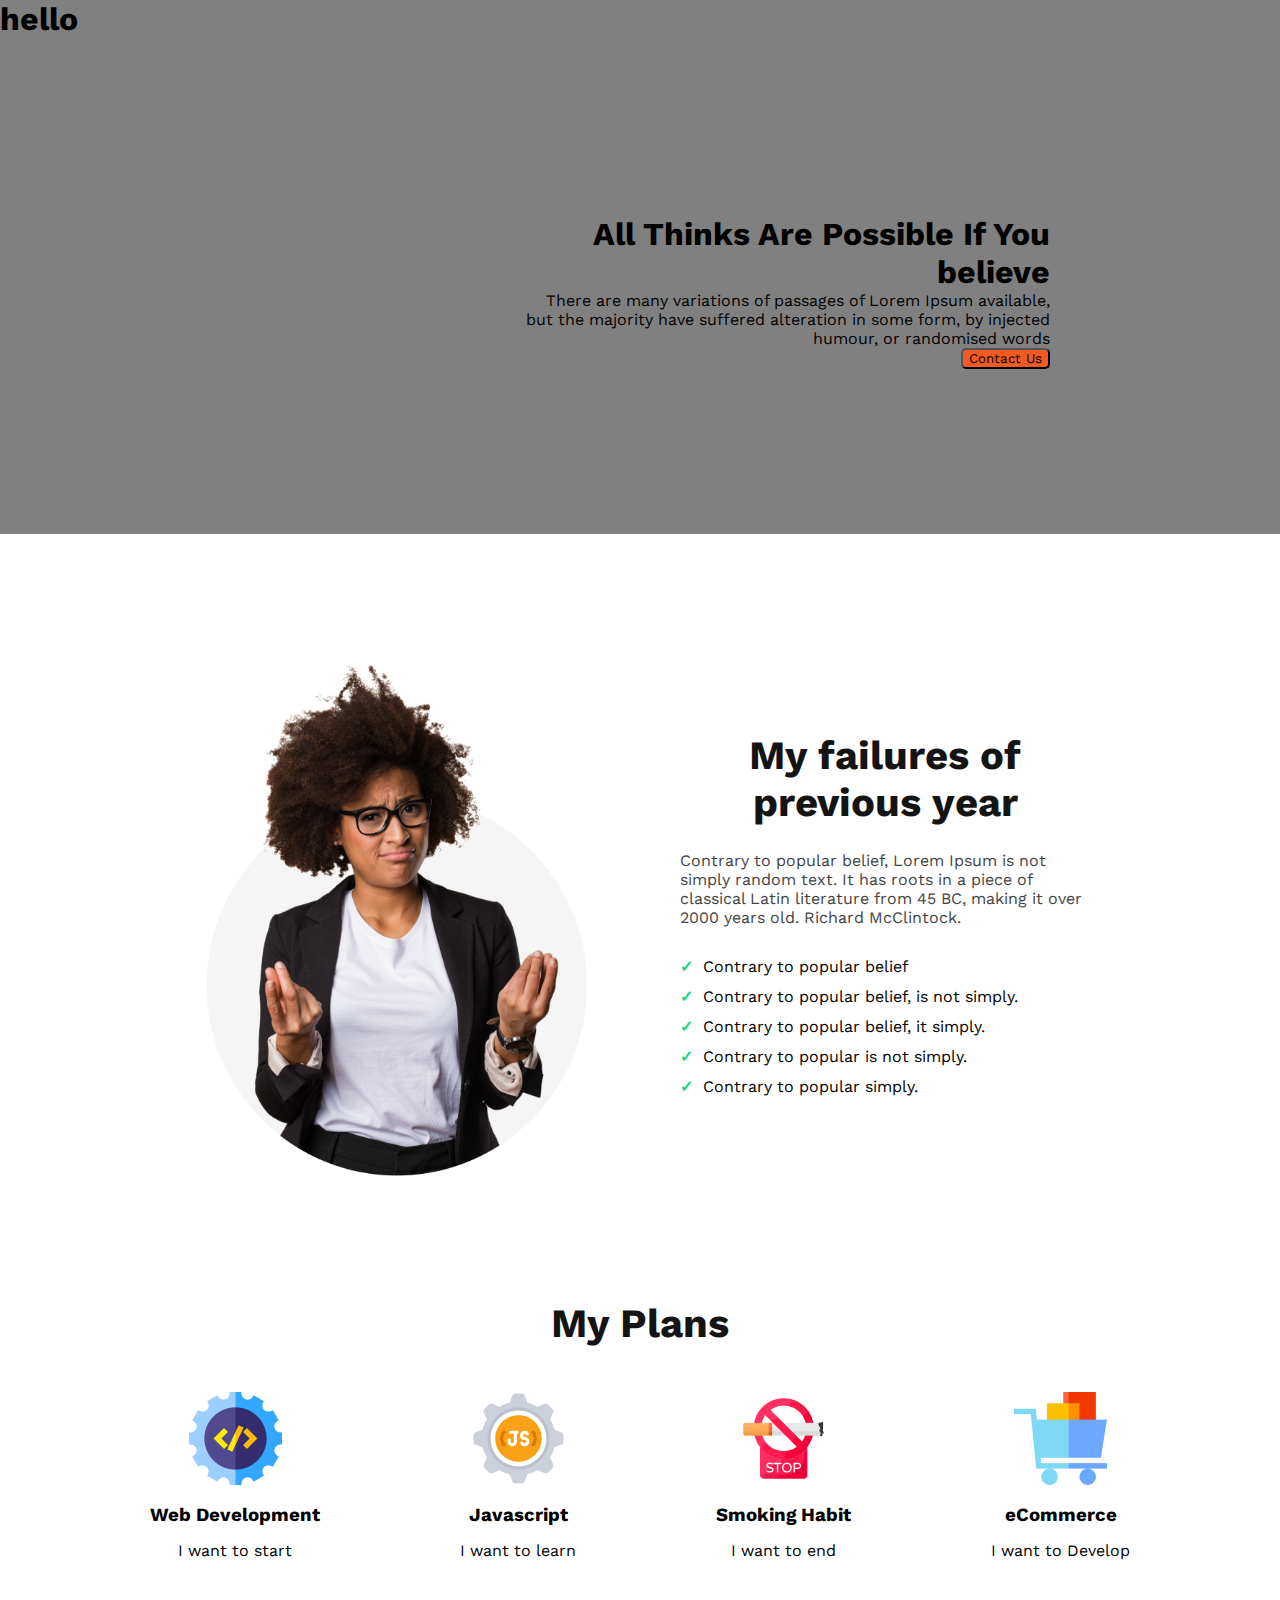
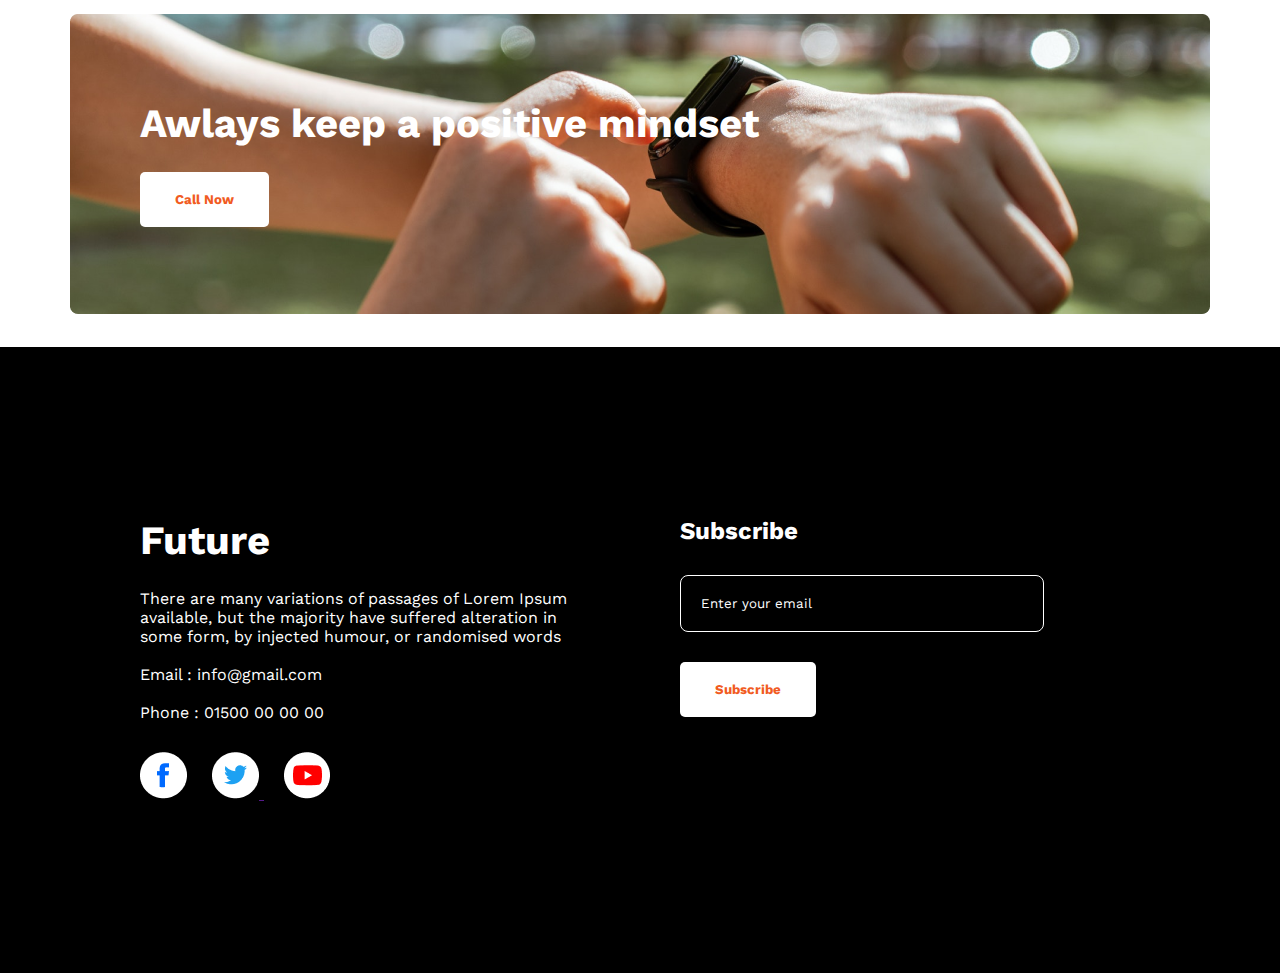
==== index.html @ 03169739 "initialized and added header to footer item" ====
<!DOCTYPE html>
<html lang="en">

<head>
    <meta charset="UTF-8">
    <meta name="viewport" content="width=device-width, initial-scale=1.0">
    <title>New Year Plan</title>
    <link rel="preconnect" href="https://fonts.googleapis.com">
    <link rel="preconnect" href="https://fonts.gstatic.com" crossorigin>
    <link
        href="https://fonts.googleapis.com/css2?family=Work+Sans:ital,wght@0,300;0,400;0,600;0,700;0,800;1,400&display=swap"
        rel="stylesheet">
    <link rel="stylesheet" href="style.css">
</head>

<body>
    <header>
        <div class="header-content">
            <div class="header-column">
                <h1>hello</h1>
            </div>
            <div class="header-column-right">
                <h1 class="header-title">All Thinks Are Possible If You believe</h1>
                <p class="header-description">
                    There are many variations of passages of Lorem Ipsum available, but the majority have suffered
                    alteration in some form, by injected humour, or randomised words
                </p>
                <button class="btn-primary">Contact Us</button>
            </div>
        </div>
    </header>
    <main>
        <!-- My failures of previous year section -->
        <section>
            <div class="failure-container">
                <div class="half-width">
                    <img src="./images/person.png" alt="">
                </div>
                <div class="half-width">
                    <h1 class="section-title">My failures of previous year</h1>
                    <p class="section-description">Contrary to popular belief, Lorem Ipsum is not simply random text. It
                        has roots in a piece of
                        classical Latin literature from 45 BC, making it over 2000 years old. Richard McClintock.</p>
                    <ul>
                        <li>Contrary to popular belief</li>
                        <li>Contrary to popular belief, is not simply.</li>
                        <li>Contrary to popular belief, it simply.</li>
                        <li>Contrary to popular is not simply.</li>
                        <li>Contrary to popular simply.</li>
                    </ul>
                </div>
            </div>
        </section>

        <!-- My Plans section -->
        <section class="my-plans">
            <h1 class="section-title"> My Plans</h1>
            <div class="goal-container">
                <div class="goal">
                    <img src="./images/icons/web.png" alt="">
                    <h3 class="goal-caption">Web Development</h3>
                    <p>I want to start</p>
                </div>
                <div class="goal">
                    <img src="./images/icons/js.png" alt="">
                    <h3 class="goal-caption">Javascript</h3>
                    <p>I want to learn</p>
                </div>
                <div class="goal">
                    <img src="./images/icons/smoke.png" alt="">
                    <h3 class="goal-caption">Smoking Habit</h3>
                    <p>I want to end</p>
                </div>
                <div class="goal">
                    <img src="./images/icons/ecom.png" alt="">
                    <h3 class="goal-caption">eCommerce</h3>
                    <p>I want to Develop</p>
                </div>
            </div>
        </section>

        <!-- Awlays keep a positive mindset section -->
        <section class="positive-mindset-container">
            <div class="positive-mindset-content">
                <h1 class="white-title">Awlays keep a positive mindset</h1>
                <button class="btn-white">Call Now</button>
            </div>
            <div class="shadow-bg"></div>
        </section>


        <!-- Footer Section -->
        <section>
            <div class="footer-container">
                <div class="half-width">
                    <h1 class="white-title">Future</h1>
                    <p>There are many variations of passages of Lorem Ipsum available, but the majority have suffered
                        alteration in some form, by injected humour, or randomised words</p>
                    <br>
                    <p>Email : info@gmail.com</p>
                    <br>
                    <p>Phone : 01500 00 00 00</p>
                    <div class="social-link">
                        <a href="">
                            <img src="./images/icons/fb.png" alt=""></a>
                        <a href="">
                            <img src="./images/icons/twitter.png" alt="">
                        </a>
                        <a href="">
                            <img src="./images/icons/youtube.png" alt="">
                        </a>
                    </div>
                </div>
                <div class="half-width">
                    <div class="subscribe-form">
                        <h2 class="">Subscribe</h2>
                        <input type="email" name="" id="" placeholder="Enter your email"> <br>
                        <button class="btn-white">Subscribe</button>
                    </div>
                </div>
            </div>
        </section>
    </main>
</body>

</html>
---- style.css ----
* {
    margin: 0;
    font-family: 'Work Sans', sans-serif;
}

/*Common Shared Styles */

.section-title {
    color: hsl(0, 2%, 8%);
    font-size: 40px;
    font-weight: 700;
    margin-bottom: 25px;
    text-align: center;
}

.section-description {
    color: #444343;
    font-size: 16px;
    font-weight: 400;
    margin-bottom: 25px;
}

.btn-white {
    padding: 20px 35px;
    border-radius: 5px;
    border: 0;
    color: #F15B22;
    background-color: #fff;
    font-weight: 700;
}

.white-title {
    color: #fff;
    font-size: 40px;
    font-weight: 700;
    margin-bottom: 25px;
}

/* Header Section Styles */
.header-content {
    /* background-image: url('./images/banner/banner1.png'); */
    /* background-size: contain; */
    background-color: gray;
    background-repeat: no-repeat;
    width: 100%;
    /* background-size: auto; */
    /* margin: 215px 230px 165px 0; */
    display: flex;
}

.header-column {
    width: 526px;
}

.header-column-right {
    justify-content: right;
    text-align: right;
    width: 526px;
    margin: 215px 230px 165px 0;
    /* margin */
}

.btn-primary {
    border-radius: 5px;
    background: #F15B22;
}


/* My Failure Section */
.failure-container {
    display: flex;
    align-items: center;
    margin: 80px 150px;
}

.failure-container img {
    width: 100%;
}

.failure-container ul {
    list-style: none;
    padding: 0;
}

.failure-container ul li {
    line-height: 30px;
}

.failure-container ul li:before {
    content: '✓';
    color: #16D887;
    font-weight: 700;
    padding-right: 10px;
}

.half-width {
    width: 50%;
    padding: 40px;
}


/* My Plans Styles */
.goal-container {
    display: flex;
    gap: 40px;
    justify-content: space-between;
    padding: 20px 150px;

}

.goal {
    text-align: center;
}

.goal img {
    margin-bottom: 15px;
}

.goal h3 {
    margin-bottom: 15px;
}


/* positive-mindset-container Style */
.positive-mindset-container {
    background-image: url('./images/watch.png');
    background-repeat: no-repeat;
    background-position: center;
    padding: 60px;
    /* width: 60%; */
    /* background-size: contain; */
    /* text-align: center; */
    /* margin: 0 auto; */
}

.positive-mindset-content {
    margin: 60px 80px;
}

.shadow-bg {}



/* Footer Section Style */
.footer-container {
    display: flex;
    background-color: #000;
    color: #fff;
    padding: 130px 100px;
}

.footer-container p {
    font-size: 16px;

}

.social-link {
    padding-top: 30px;
}

.social-link a {
    padding-right: 20px;
    padding-top: 30px;
}

.subscribe-form {
    text-align: left;
}

.subscribe-form h2,
.subscribe-form input {
    margin-bottom: 30px;
}

.subscribe-form input {
    padding: 20px 20px;
    border-radius: 8px;
    border: 1px solid #fff;
    background-color: #000;
    color: #fff;
    width: 70%;
}

.subscribe-form input::placeholder {
    color: #fff;
}
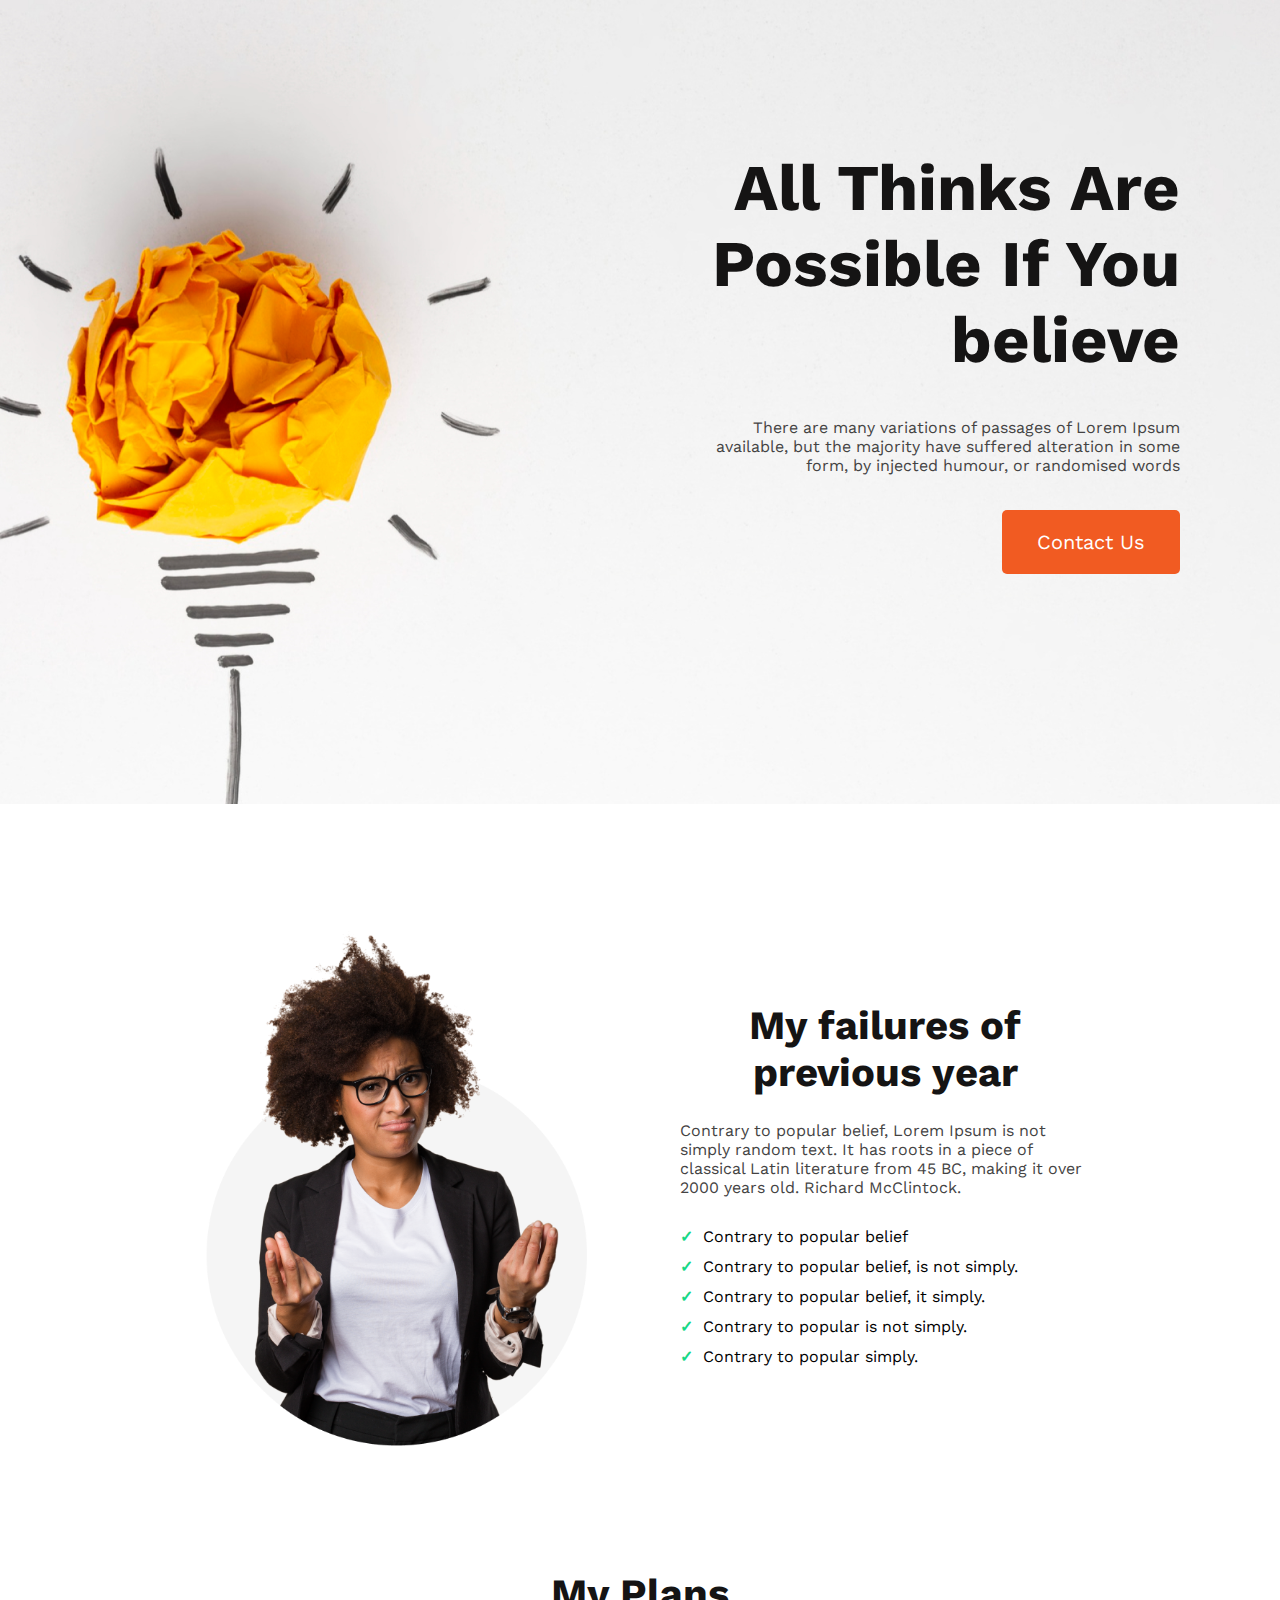
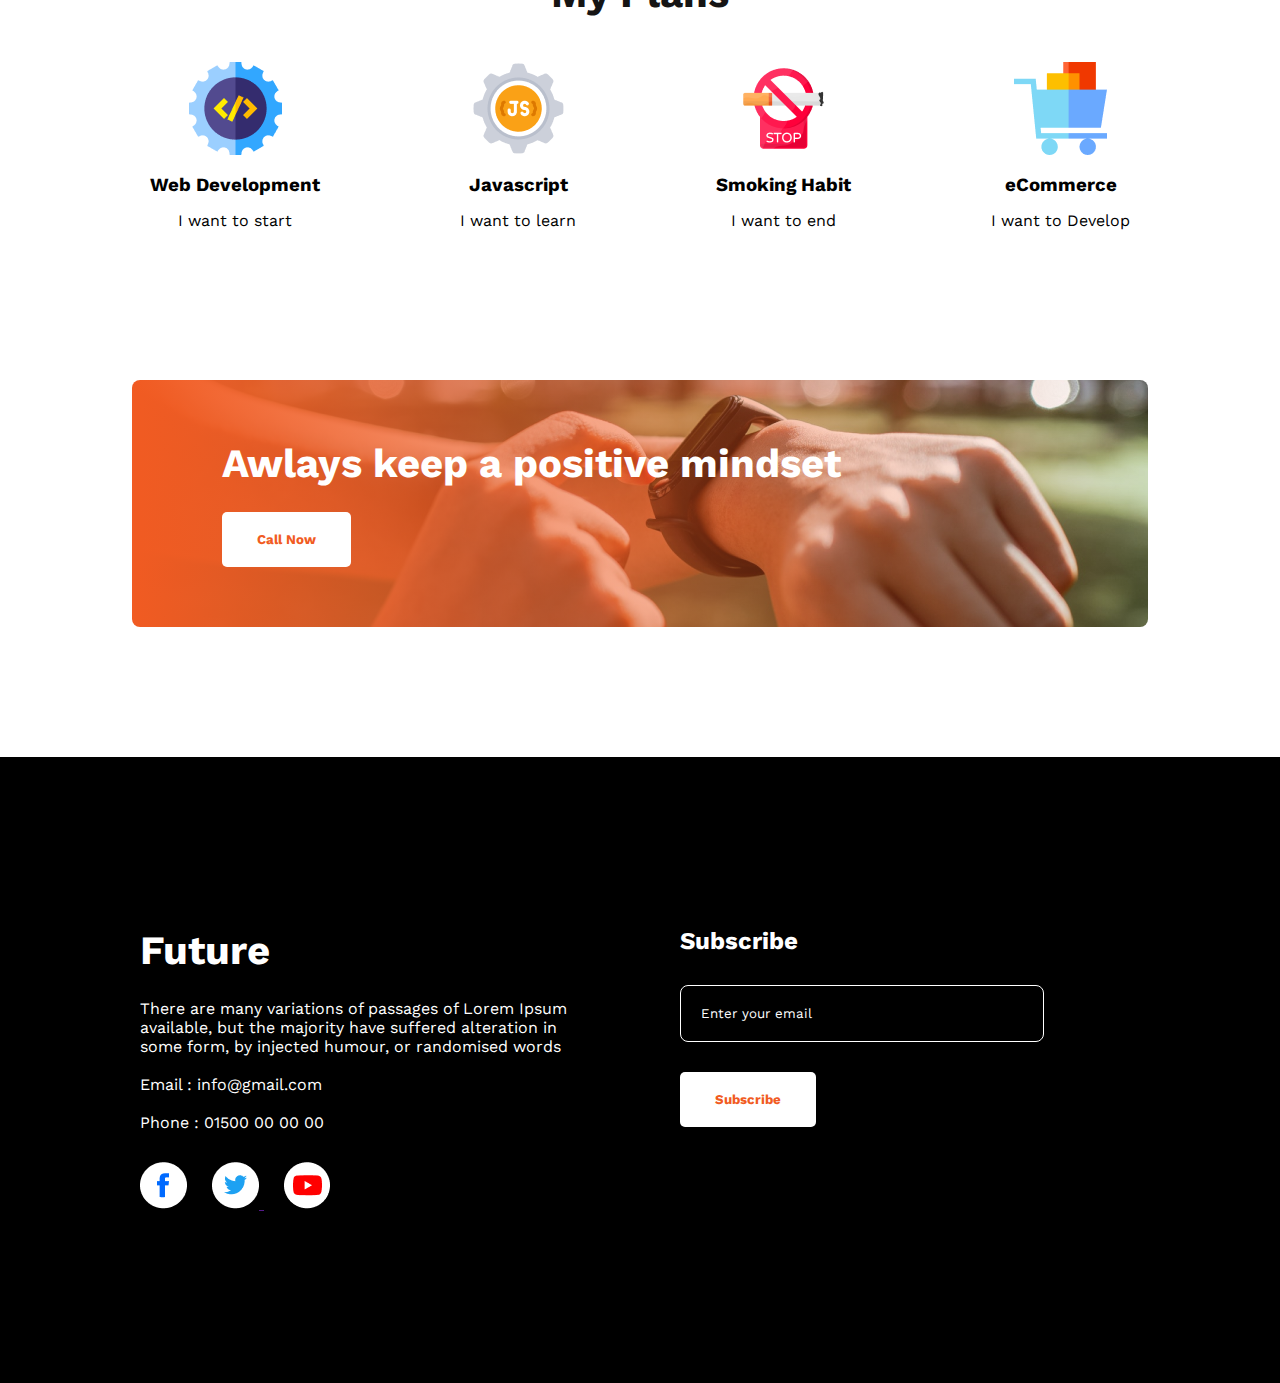
==== commit 875a28c2: "Added header banner" ====
--- a/index.html
+++ b/index.html
@@ -15,15 +15,12 @@
 
 <body>
     <header>
-        <div class="header-content">
-            <div class="header-column">
-                <h1>hello</h1>
-            </div>
-            <div class="header-column-right">
-                <h1 class="header-title">All Thinks Are Possible If You believe</h1>
+        <div class="header-container">
+            <div class="header-content">
+                <h1 class="header-title">All Thinks Are <br> Possible If You <br> believe</h1>
                 <p class="header-description">
-                    There are many variations of passages of Lorem Ipsum available, but the majority have suffered
-                    alteration in some form, by injected humour, or randomised words
+                    There are many variations of passages of Lorem Ipsum <br> available, but the majority have suffered
+                    alteration in some <br> form, by injected humour, or randomised words
                 </p>
                 <button class="btn-primary">Contact Us</button>
             </div>
--- a/style.css
+++ b/style.css
@@ -4,7 +4,6 @@
 }
 
 /*Common Shared Styles */
-
 .section-title {
     color: hsl(0, 2%, 8%);
     font-size: 40px;
@@ -37,34 +36,45 @@
 }
 
 /* Header Section Styles */
+.header-container {
+    background-image: url('./images/banner/banner1.png');
+    background-position: center;
+    background-repeat: no-repeat;
+    margin: 0px auto 30px auto;
+    padding: 150px 100px 180px 300px;
+}
+
 .header-content {
-    /* background-image: url('./images/banner/banner1.png'); */
-    /* background-size: contain; */
-    background-color: gray;
-    background-repeat: no-repeat;
-    width: 100%;
-    /* background-size: auto; */
-    /* margin: 215px 230px 165px 0; */
-    display: flex;
-}
-
-.header-column {
-    width: 526px;
-}
-
-.header-column-right {
     justify-content: right;
+    margin: 0 auto;
+    max-width: auto;
     text-align: right;
-    width: 526px;
-    margin: 215px 230px 165px 0;
-    /* margin */
+}
+
+.header-title {
+    color: #151414;
+    font-size: 65px;
+    font-weight: 700;
+    margin-bottom: 40px;
+}
+
+.header-description {
+    color: #444343;
+    font-size: 16px;
+    font-weight: 400;
+    margin-bottom: 35px;
 }
 
 .btn-primary {
+    padding: 20px 35px;
     border-radius: 5px;
     background: #F15B22;
-}
-
+    color: #fff;
+    border: 0;
+    font-size: 20px;
+    font-weight: 400;
+    margin-bottom: 50px;
+}
 
 /* My Failure Section */
 .failure-container {
@@ -122,11 +132,26 @@
 
 
 /* positive-mindset-container Style */
-.positive-mindset-container {
+
+
+/* with Background shape and without Gradient Transperent shape*/
+/* .positive-mindset-container {
     background-image: url('./images/watch.png');
     background-repeat: no-repeat;
     background-position: center;
     padding: 60px;
+} */
+
+
+/* Background with Gradient Transperent shape */
+.positive-mindset-container {
+    background-image: linear-gradient(90deg, #F15B22 0%, rgba(241, 91, 34, 0.00) 100%), url('./images/watch.png');
+    background-repeat: no-repeat;
+    background-position: center;
+    width: 70%;
+    margin: 130px auto;
+    padding: 60px;
+    border-radius: 8px;
     /* width: 60%; */
     /* background-size: contain; */
     /* text-align: center; */
@@ -134,10 +159,9 @@
 }
 
 .positive-mindset-content {
-    margin: 60px 80px;
-}
-
-.shadow-bg {}
+    margin: 0px 30px;
+}
+
 
 
 
